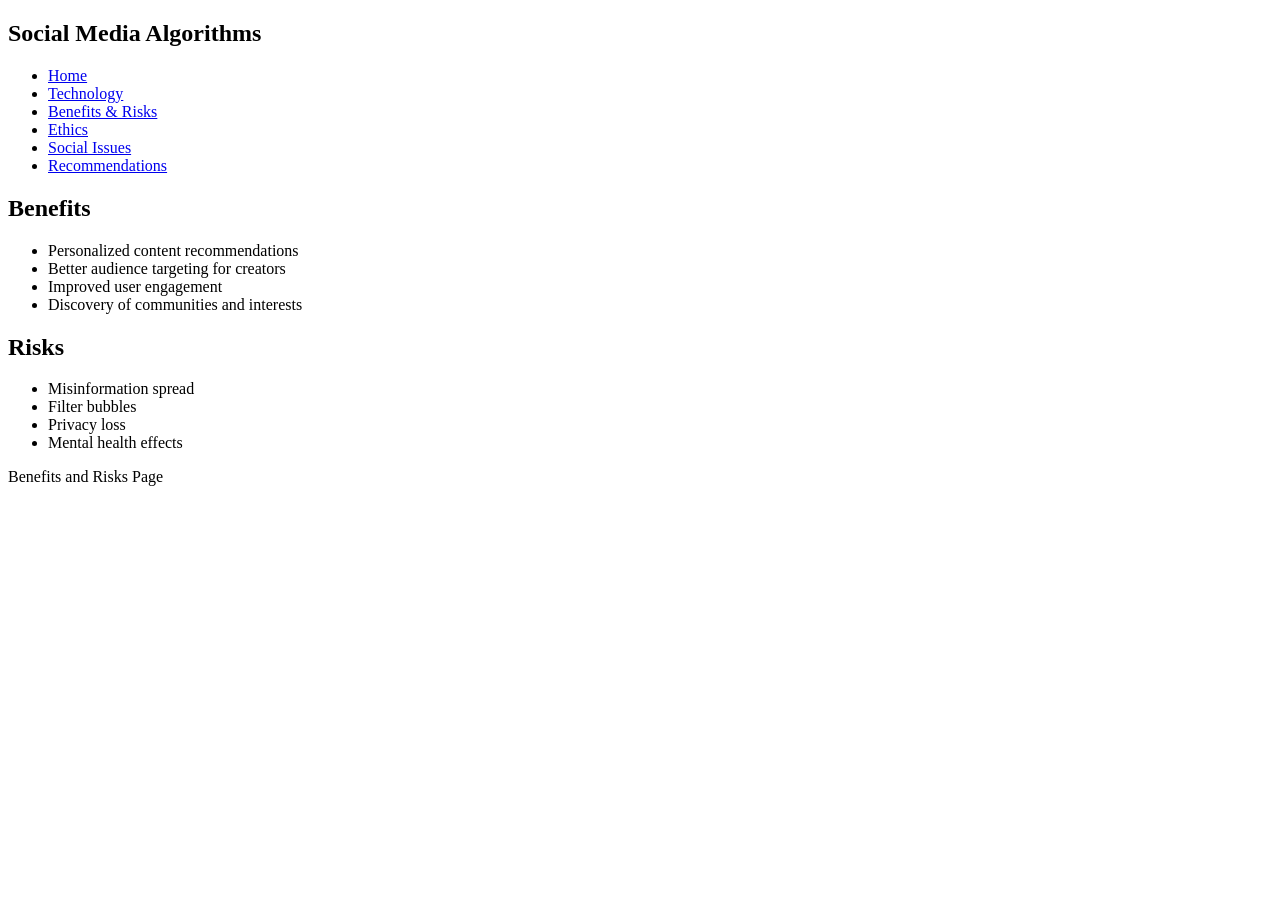
==== benefits-risks.html @ b870cd1c "Create benefits-risks.html" ====
<!DOCTYPE html>
<html lang="en">
<head>
    <meta charset="UTF-8">
    <meta name="viewport" content="width=device-width, initial-scale=1.0">
    <title>Benefits and Risks</title>
    <link rel="stylesheet" href="style.css">
</head>
<body>

<header>
    <nav>
        <h2>Social Media Algorithms</h2>
        <ul>
            <li><a href="index.html">Home</a></li>
            <li><a href="technology.html">Technology</a></li>
            <li><a href="benefits-risks.html">Benefits & Risks</a></li>
            <li><a href="ethics.html">Ethics</a></li>
            <li><a href="social-issues.html">Social Issues</a></li>
            <li><a href="recommendations.html">Recommendations</a></li>
        </ul>
    </nav>
</header>

<main>
    <section class="section">
        <h2>Benefits</h2>
        <ul>
            <li>Personalized content recommendations</li>
            <li>Better audience targeting for creators</li>
            <li>Improved user engagement</li>
            <li>Discovery of communities and interests</li>
        </ul>

        <h2>Risks</h2>
        <ul>
            <li>Misinformation spread</li>
            <li>Filter bubbles</li>
            <li>Privacy loss</li>
            <li>Mental health effects</li>
        </ul>
    </section>
</main>

<footer>
    <p>Benefits and Risks Page</p>
</footer>

</body>
</html>
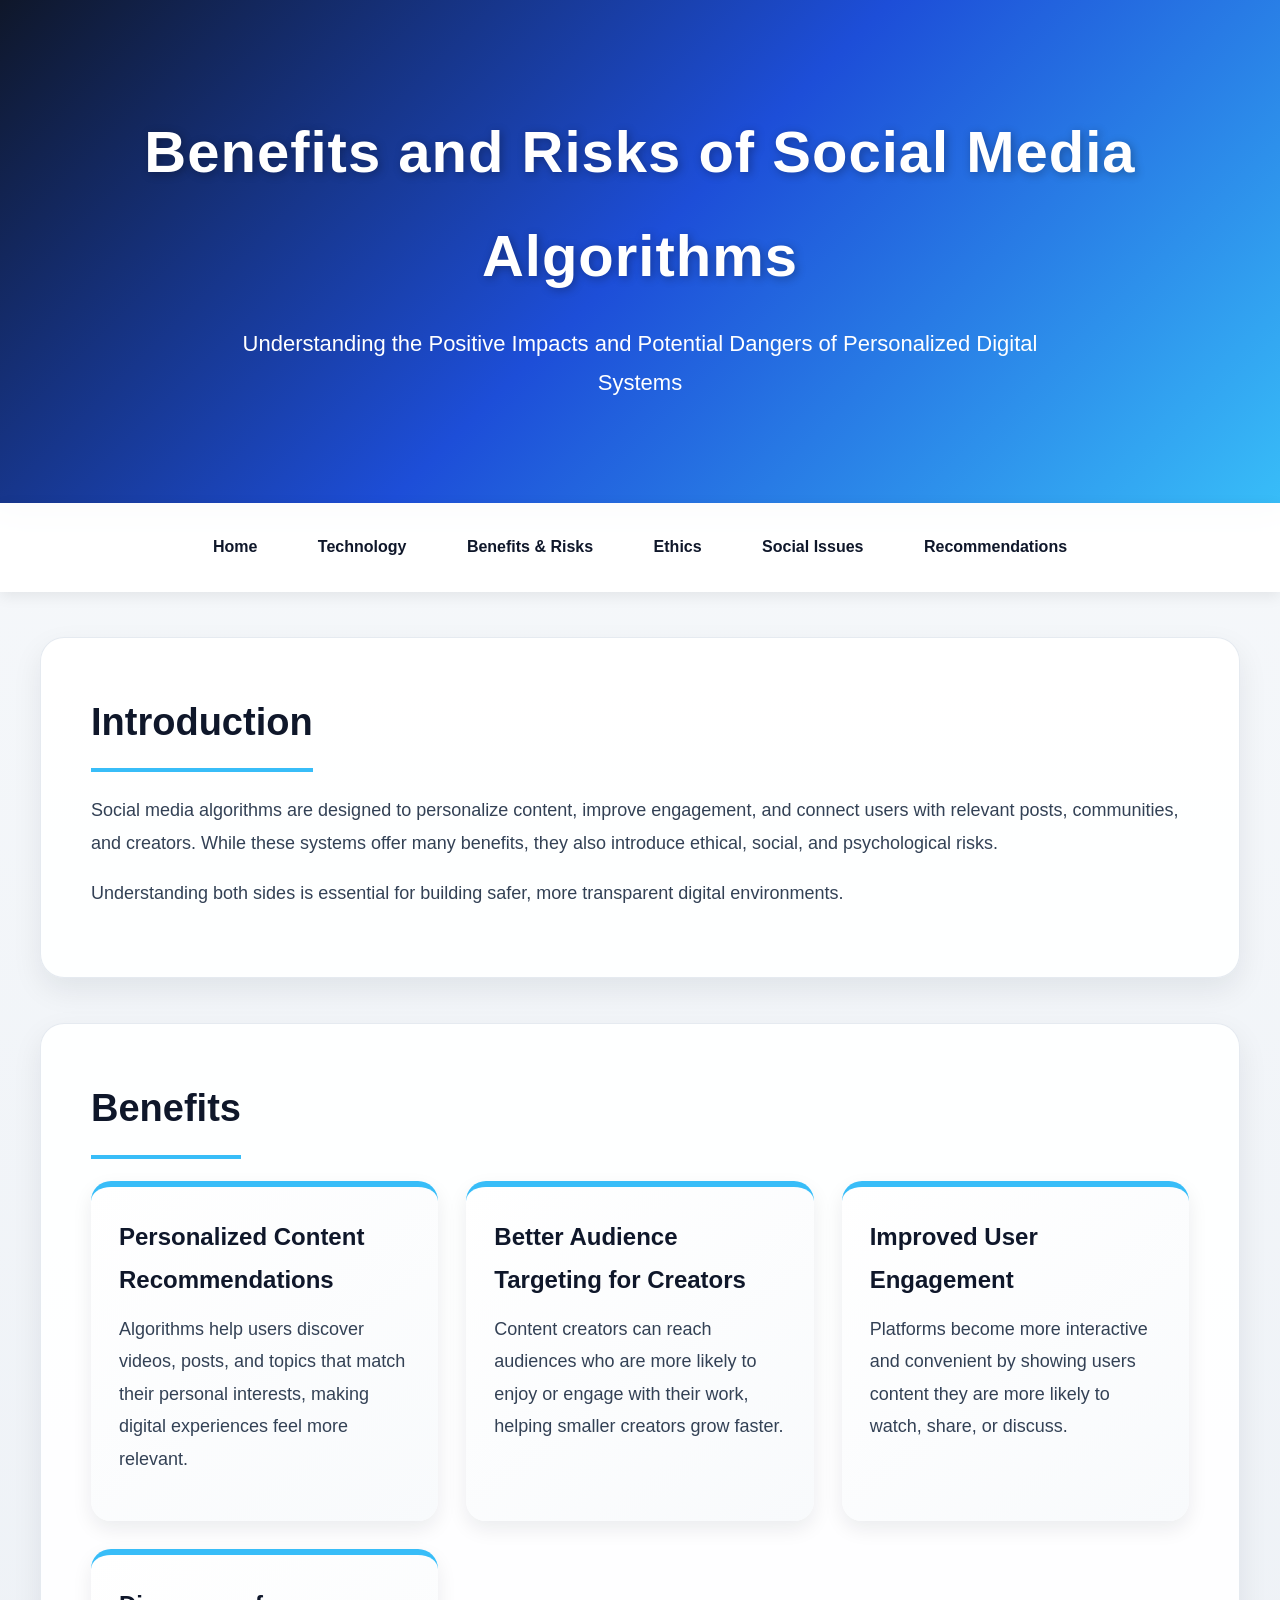
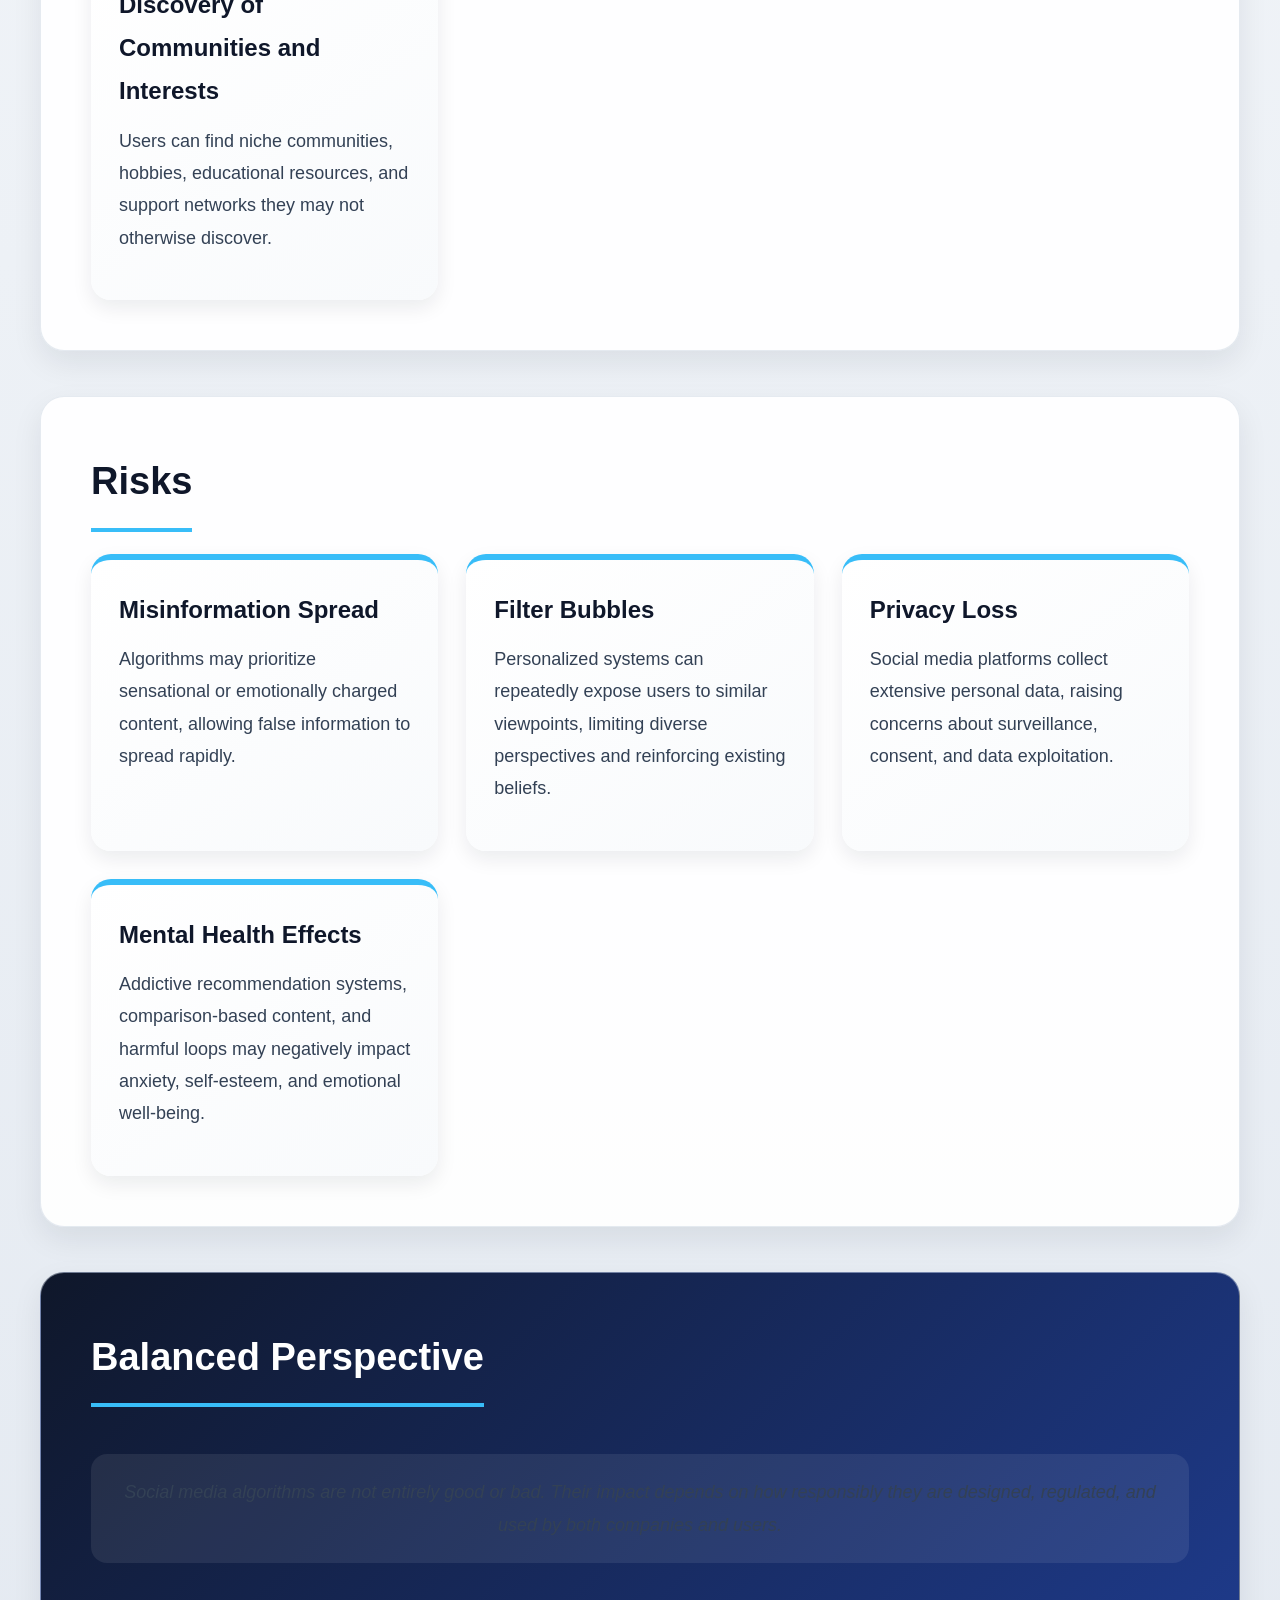
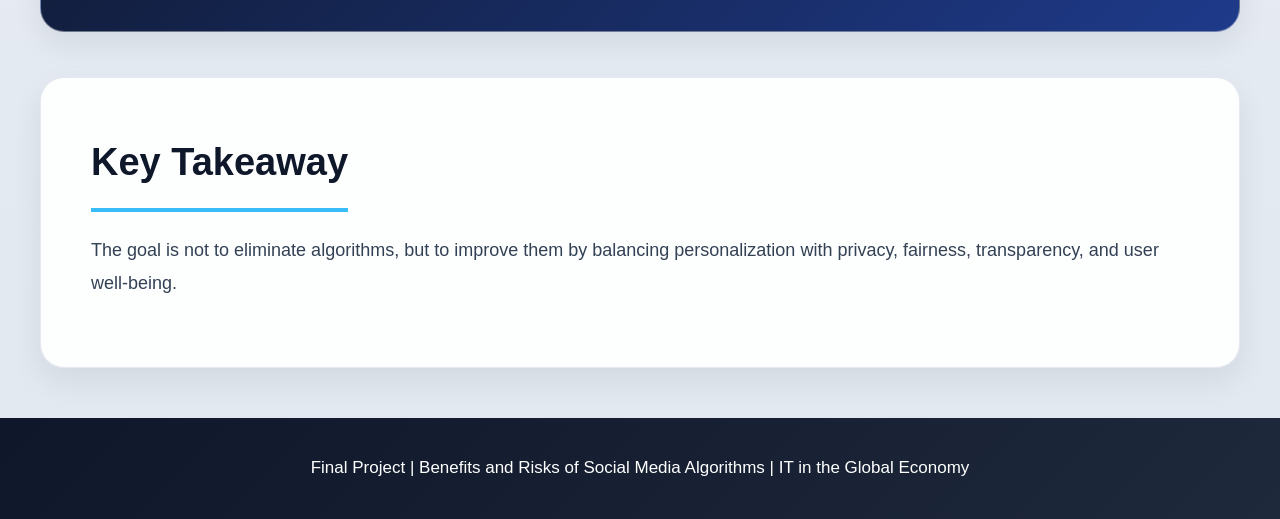
==== commit 169bd1a5: "Update benefits-risks.html" ====
--- a/benefits-risks.html
+++ b/benefits-risks.html
@@ -3,47 +3,158 @@
 <head>
     <meta charset="UTF-8">
     <meta name="viewport" content="width=device-width, initial-scale=1.0">
-    <title>Benefits and Risks</title>
+    <title>Benefits & Risks | Social Media Algorithms</title>
     <link rel="stylesheet" href="style.css">
 </head>
+
 <body>
 
 <header>
-    <nav>
-        <h2>Social Media Algorithms</h2>
-        <ul>
-            <li><a href="index.html">Home</a></li>
-            <li><a href="technology.html">Technology</a></li>
-            <li><a href="benefits-risks.html">Benefits & Risks</a></li>
-            <li><a href="ethics.html">Ethics</a></li>
-            <li><a href="social-issues.html">Social Issues</a></li>
-            <li><a href="recommendations.html">Recommendations</a></li>
-        </ul>
-    </nav>
+    <h1>Benefits and Risks of Social Media Algorithms</h1>
+    <p>Understanding the Positive Impacts and Potential Dangers of Personalized Digital Systems</p>
 </header>
 
+<nav>
+    <a href="index.html">Home</a>
+    <a href="technology.html">Technology</a>
+    <a href="benefits-risks.html">Benefits & Risks</a>
+    <a href="ethics.html">Ethics</a>
+    <a href="social-issues.html">Social Issues</a>
+    <a href="recommendations.html">Recommendations</a>
+</nav>
+
 <main>
-    <section class="section">
-        <h2>Benefits</h2>
-        <ul>
-            <li>Personalized content recommendations</li>
-            <li>Better audience targeting for creators</li>
-            <li>Improved user engagement</li>
-            <li>Discovery of communities and interests</li>
-        </ul>
 
-        <h2>Risks</h2>
-        <ul>
-            <li>Misinformation spread</li>
-            <li>Filter bubbles</li>
-            <li>Privacy loss</li>
-            <li>Mental health effects</li>
-        </ul>
-    </section>
+<section class="section">
+    <h2>Introduction</h2>
+
+    <p>
+        Social media algorithms are designed to personalize content,
+        improve engagement, and connect users with relevant posts,
+        communities, and creators. While these systems offer many benefits,
+        they also introduce ethical, social, and psychological risks.
+    </p>
+
+    <p>
+        Understanding both sides is essential for building safer,
+        more transparent digital environments.
+    </p>
+</section>
+
+<section class="section">
+    <h2>Benefits</h2>
+
+    <div class="recommendation-grid">
+
+        <div class="recommendation">
+            <h3>Personalized Content Recommendations</h3>
+            <p>
+                Algorithms help users discover videos, posts,
+                and topics that match their personal interests,
+                making digital experiences feel more relevant.
+            </p>
+        </div>
+
+        <div class="recommendation">
+            <h3>Better Audience Targeting for Creators</h3>
+            <p>
+                Content creators can reach audiences who are
+                more likely to enjoy or engage with their work,
+                helping smaller creators grow faster.
+            </p>
+        </div>
+
+        <div class="recommendation">
+            <h3>Improved User Engagement</h3>
+            <p>
+                Platforms become more interactive and convenient
+                by showing users content they are more likely
+                to watch, share, or discuss.
+            </p>
+        </div>
+
+        <div class="recommendation">
+            <h3>Discovery of Communities and Interests</h3>
+            <p>
+                Users can find niche communities, hobbies,
+                educational resources, and support networks
+                they may not otherwise discover.
+            </p>
+        </div>
+
+    </div>
+</section>
+
+<section class="section">
+    <h2>Risks</h2>
+
+    <div class="recommendation-grid">
+
+        <div class="recommendation">
+            <h3>Misinformation Spread</h3>
+            <p>
+                Algorithms may prioritize sensational or emotionally
+                charged content, allowing false information
+                to spread rapidly.
+            </p>
+        </div>
+
+        <div class="recommendation">
+            <h3>Filter Bubbles</h3>
+            <p>
+                Personalized systems can repeatedly expose users
+                to similar viewpoints, limiting diverse perspectives
+                and reinforcing existing beliefs.
+            </p>
+        </div>
+
+        <div class="recommendation">
+            <h3>Privacy Loss</h3>
+            <p>
+                Social media platforms collect extensive personal data,
+                raising concerns about surveillance,
+                consent, and data exploitation.
+            </p>
+        </div>
+
+        <div class="recommendation">
+            <h3>Mental Health Effects</h3>
+            <p>
+                Addictive recommendation systems,
+                comparison-based content, and harmful loops
+                may negatively impact anxiety,
+                self-esteem, and emotional well-being.
+            </p>
+        </div>
+
+    </div>
+</section>
+
+<section class="section dark-section">
+    <h2>Balanced Perspective</h2>
+
+    <p class="example">
+        Social media algorithms are not entirely good or bad.
+        Their impact depends on how responsibly they are designed,
+        regulated, and used by both companies and users.
+    </p>
+</section>
+
+<section class="section">
+    <h2>Key Takeaway</h2>
+
+    <p>
+        The goal is not to eliminate algorithms,
+        but to improve them by balancing personalization
+        with privacy, fairness, transparency,
+        and user well-being.
+    </p>
+</section>
+
 </main>
 
 <footer>
-    <p>Benefits and Risks Page</p>
+    <p>Final Project | Benefits and Risks of Social Media Algorithms | IT in the Global Economy</p>
 </footer>
 
 </body>
--- a/style.css
+++ b/style.css
@@ -0,0 +1,304 @@
+* {
+    margin: 0;
+    padding: 0;
+    box-sizing: border-box;
+}
+
+body {
+    font-family: "Poppins", "Segoe UI", Arial, sans-serif;
+    background: linear-gradient(to bottom, #f8fafc, #e2e8f0);
+    color: #1e293b;
+    line-height: 1.8;
+}
+
+/* HEADER */
+header {
+    background: linear-gradient(135deg, #0f172a, #1d4ed8, #38bdf8);
+    color: white;
+    text-align: center;
+    padding: 100px 20px;
+    box-shadow: 0 8px 24px rgba(15, 23, 42, 0.35);
+}
+
+header h1 {
+    font-size: 58px;
+    font-weight: 700;
+    letter-spacing: 1px;
+    margin-bottom: 15px;
+    text-shadow: 2px 2px 10px rgba(0, 0, 0, 0.3);
+}
+
+header p {
+    font-size: 22px;
+    font-weight: 300;
+    max-width: 850px;
+    margin: auto;
+}
+
+/* NAVIGATION */
+nav {
+    background: rgba(255, 255, 255, 0.95);
+    backdrop-filter: blur(10px);
+    text-align: center;
+    padding: 18px;
+    position: sticky;
+    top: 0;
+    z-index: 1000;
+    box-shadow: 0 4px 14px rgba(0, 0, 0, 0.08);
+}
+
+nav a {
+    color: #0f172a;
+    text-decoration: none;
+    font-weight: 600;
+    margin: 0 10px;
+    padding: 12px 18px;
+    border-radius: 30px;
+    transition: all 0.3s ease;
+    display: inline-block;
+}
+
+nav a:hover {
+    background: linear-gradient(135deg, #2563eb, #38bdf8);
+    color: white;
+    transform: translateY(-2px);
+}
+
+/* MAIN SECTIONS */
+.section {
+    max-width: 1200px;
+    margin: 45px auto;
+    background: rgba(255, 255, 255, 0.92);
+    padding: 50px;
+    border-radius: 24px;
+    box-shadow: 0 12px 30px rgba(15, 23, 42, 0.08);
+    border: 1px solid rgba(203, 213, 225, 0.5);
+}
+
+.section h2 {
+    color: #0f172a;
+    font-size: 38px;
+    margin-bottom: 22px;
+    padding-bottom: 12px;
+    border-bottom: 4px solid #38bdf8;
+    display: inline-block;
+}
+
+.section h3 {
+    color: #1d4ed8;
+    font-size: 24px;
+    margin-bottom: 12px;
+}
+
+.section p {
+    font-size: 18px;
+    margin-bottom: 18px;
+    color: #334155;
+}
+
+/* INFO BOX */
+.info-box {
+    background: linear-gradient(135deg, #dbeafe, #e0f2fe);
+    border-left: 6px solid #2563eb;
+    padding: 25px;
+    margin-top: 25px;
+    border-radius: 16px;
+    box-shadow: 0 4px 12px rgba(37, 99, 235, 0.08);
+}
+
+/* TEAM SECTION */
+.team-grid {
+    display: grid;
+    grid-template-columns: repeat(auto-fit, minmax(280px, 1fr));
+    gap: 28px;
+    margin-top: 35px;
+}
+
+.team-card {
+    background: linear-gradient(145deg, #ffffff, #f1f5f9);
+    padding: 32px;
+    border-radius: 22px;
+    border-top: 6px solid #2563eb;
+    box-shadow: 0 8px 22px rgba(15, 23, 42, 0.08);
+    transition: all 0.35s ease;
+    text-align: center;
+}
+
+.team-card:hover {
+    transform: translateY(-8px);
+    box-shadow: 0 14px 28px rgba(37, 99, 235, 0.18);
+}
+
+.team-card h3 {
+    color: #0f172a;
+    font-size: 24px;
+    margin-bottom: 12px;
+}
+
+.team-card p {
+    font-size: 16px;
+    color: #334155;
+    margin-bottom: 10px;
+    line-height: 1.7;
+}
+
+.team-card strong {
+    color: #2563eb;
+}
+
+/* DARK SECTION */
+.dark-section {
+    background: linear-gradient(135deg, #0f172a, #1e3a8a);
+    color: white;
+}
+
+.dark-section h2 {
+    color: white;
+    border-bottom: 4px solid #38bdf8;
+}
+
+.process {
+    text-align: center;
+    margin: 35px 0;
+}
+
+.step {
+    background: white;
+    color: #0f172a;
+    padding: 18px;
+    margin: 14px auto;
+    max-width: 420px;
+    border-radius: 16px;
+    font-weight: 600;
+    font-size: 19px;
+    box-shadow: 0 6px 16px rgba(0, 0, 0, 0.15);
+}
+
+.arrow {
+    font-size: 34px;
+    color: #7dd3fc;
+    font-weight: bold;
+}
+
+.example {
+    background: rgba(255, 255, 255, 0.08);
+    padding: 22px;
+    border-radius: 16px;
+    text-align: center;
+    margin-top: 25px;
+    font-style: italic;
+}
+
+/* BENEFITS / RISKS */
+.two-column {
+    display: flex;
+    gap: 30px;
+    flex-wrap: wrap;
+}
+
+.card {
+    flex: 1;
+    min-width: 300px;
+    padding: 30px;
+    border-radius: 20px;
+    background: linear-gradient(145deg, #eff6ff, #dbeafe);
+    box-shadow: 0 8px 18px rgba(37, 99, 235, 0.08);
+    transition: 0.3s;
+}
+
+.card:hover {
+    transform: scale(1.02);
+}
+
+.card h3 {
+    color: #1d4ed8;
+}
+
+.warning {
+    background: linear-gradient(145deg, #fff1f2, #ffe4e6);
+}
+
+.warning h3 {
+    color: #dc2626;
+}
+
+/* RECOMMENDATIONS */
+.recommendation-grid {
+    display: grid;
+    grid-template-columns: repeat(auto-fit, minmax(260px, 1fr));
+    gap: 28px;
+}
+
+.recommendation {
+    background: linear-gradient(145deg, #ffffff, #f8fafc);
+    padding: 28px;
+    border-radius: 20px;
+    border-top: 6px solid #38bdf8;
+    box-shadow: 0 8px 20px rgba(15, 23, 42, 0.08);
+    transition: 0.3s;
+}
+
+.recommendation:hover {
+    transform: translateY(-6px);
+}
+
+.recommendation h3 {
+    color: #0f172a;
+}
+
+/* LISTS */
+ul {
+    margin-left: 24px;
+}
+
+li {
+    margin-bottom: 10px;
+    font-size: 17px;
+}
+
+/* SOURCES */
+.sources a {
+    color: #2563eb;
+    font-weight: 600;
+    text-decoration: none;
+}
+
+.sources a:hover {
+    text-decoration: underline;
+}
+
+/* FOOTER */
+footer {
+    background: linear-gradient(135deg, #0f172a, #1e293b);
+    color: white;
+    text-align: center;
+    padding: 35px;
+    margin-top: 50px;
+    font-size: 17px;
+}
+
+/* MOBILE */
+@media screen and (max-width: 768px) {
+    header h1 {
+        font-size: 38px;
+    }
+
+    header p {
+        font-size: 18px;
+    }
+
+    nav a {
+        display: block;
+        margin: 8px auto;
+        max-width: 250px;
+    }
+
+    .section {
+        margin: 20px 15px;
+        padding: 28px;
+    }
+
+    .two-column {
+        flex-direction: column;
+    }
+}
